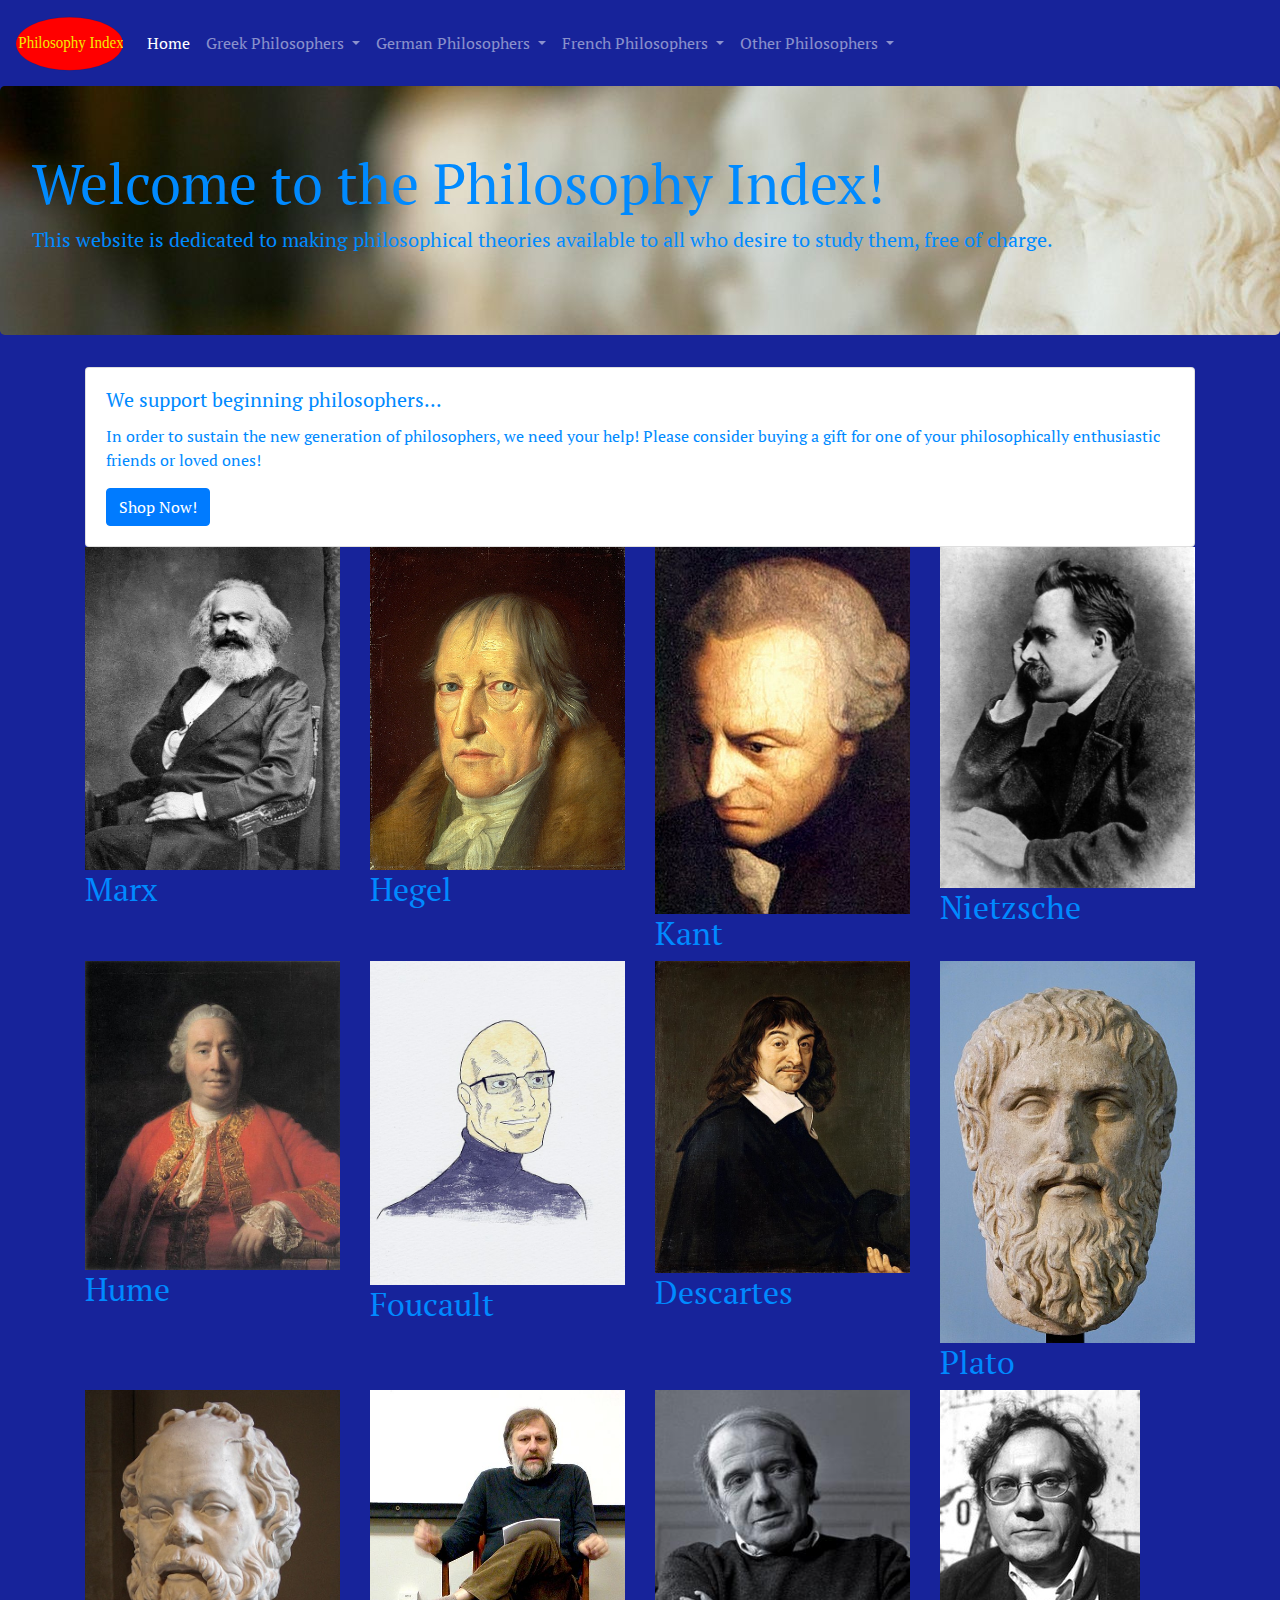
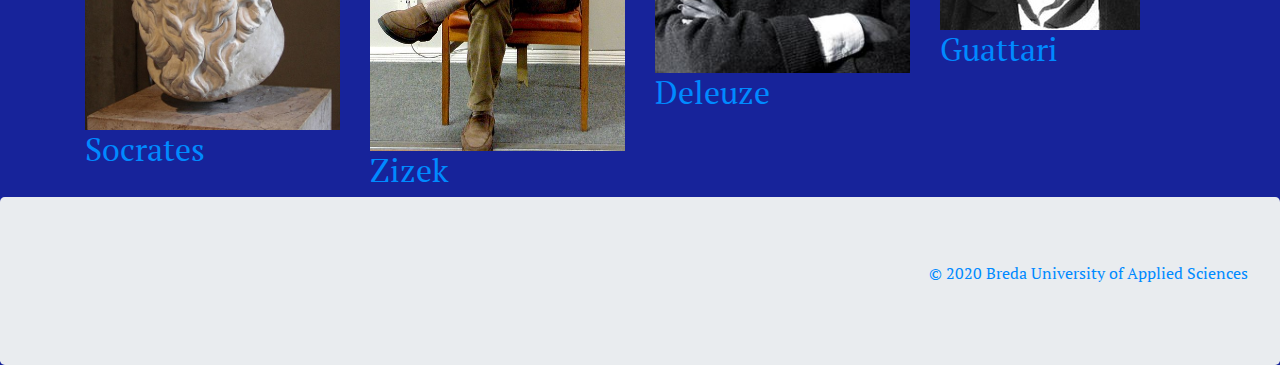
==== Greek.html @ 9fe98e9d "Create Greek.html" ====
<!doctype html>
<html lang="en">
<head>
    <!-- Required meta tags -->
    <meta charset="utf-8">
    <meta name="viewport" content="width=device-width, initial-scale=1, shrink-to-fit=no">

    <!-- Bootstrap CSS -->
    <link rel="stylesheet" href="https://stackpath.bootstrapcdn.com/bootstrap/4.4.1/css/bootstrap.min.css" integrity="sha384-Vkoo8x4CGsO3+Hhxv8T/Q5PaXtkKtu6ug5TOeNV6gBiFeWPGFN9MuhOf23Q9Ifjh" crossorigin="anonymous">
	<link href="https://fonts.googleapis.com/css2?family=PT+Serif:ital@1&display=swap" rel="stylesheet"> 
    <link href="css/styles.css" rel="stylesheet" type="text/css">
  <title>Hello, world!</title>
  </head>
  <body>
    
	<nav class="navbar navbar-expand-lg navbar-dark my-navbar">
  <a class="navbar-brand" href="#">
	  <img alt="Philosophy Logo" src="images/Philosophy_for_All_logo2.svg" height="60">
  </a>
  <button class="navbar-toggler" type="button" data-toggle="collapse" data-target="#navbarSupportedContent" aria-controls="navbarSupportedContent" aria-expanded="false" aria-label="Toggle navigation">
    <span class="navbar-toggler-icon"></span>
  </button>

  <div class="collapse navbar-collapse" id="navbarSupportedContent">
    <ul class="navbar-nav mr-auto">
      <li class="nav-item active">
        <a class="nav-link" href="#">Home <span class="sr-only">(current)</span></a>
      </li>
      <li class="nav-item dropdown">
        <a class="nav-link dropdown-toggle" href="#" id="navbarDropdown" role="button" data-toggle="dropdown" aria-haspopup="true" aria-expanded="false">
          Greek Philosophers
        </a>
        <div class="dropdown-menu" aria-labelledby="navbarDropdown">
          <a class="dropdown-item" href="#">Action</a>
          <a class="dropdown-item" href="#">Another action</a>
          <div class="dropdown-divider"></div>
          <a class="dropdown-item" href="#">Something else here</a>
        </div>
      </li>
      <li class="nav-item dropdown">
        <a class="nav-link dropdown-toggle" href="#" id="navbarDropdown" role="button" data-toggle="dropdown" aria-haspopup="true" aria-expanded="false">
          German Philosophers
        </a>
        <div class="dropdown-menu" aria-labelledby="navbarDropdown">
          <a class="dropdown-item" href="#">Action</a>
          <a class="dropdown-item" href="#">Another action</a>
          <div class="dropdown-divider"></div>
          <a class="dropdown-item" href="#">Something else here</a>
        </div>
      </li>
	  <li class="nav-item dropdown">
        <a class="nav-link dropdown-toggle" href="#" id="navbarDropdown" role="button" data-toggle="dropdown" aria-haspopup="true" aria-expanded="false">
          French Philosophers
        </a>
        <div class="dropdown-menu" aria-labelledby="navbarDropdown">
          <a class="dropdown-item" href="#">Action</a>
          <a class="dropdown-item" href="#">Another action</a>
          <div class="dropdown-divider"></div>
          <a class="dropdown-item" href="#">Something else here</a>
        </div>
      </li>
	  <li class="nav-item dropdown">
        <a class="nav-link dropdown-toggle" href="#" id="navbarDropdown" role="button" data-toggle="dropdown" aria-haspopup="true" aria-expanded="false">
          Other Philosophers
        </a>
        <div class="dropdown-menu" aria-labelledby="navbarDropdown">
          <a class="dropdown-item" href="#">Action</a>
          <a class="dropdown-item" href="#">Another action</a>
          <div class="dropdown-divider"></div>
          <a class="dropdown-item" href="#">Something else here</a>
        </div>
      </li>
    </ul>
  </div>
</nav>
	<header>
	<div class="jumbotron greek-background">
  <h1 class="display-4">Welcome to the Philosophy Index!</h1>
  <p class="lead">This website is dedicated to making philosophical theories available to all who desire to study them, free of charge.</p>
    </div>  
	</header>
	<section class="container">
		<div class="card">
            <div class="card-body">
                <h5 class="card-title">We support beginning philosophers...</h5>
                <p class="card-text">In order to sustain the new generation of philosophers, we need your help! Please consider buying a gift for one of your philosophically enthusiastic friends or loved ones!</p>
                <a href="https://philosophersguild.com/collections/all" class="btn btn-primary" target="_blank">Shop Now!</a>
            </div>
        </div>	
	</section>
	<main>
	<div class="container">
	  <div class="row">
	      <div class="col-sm-6 col-md-4 col-lg-3">
			  <img class="img-fluid" src="images/Karl_Marx.jpg" alt="">
		      <h2>Marx</h2>
		  </div>
		  <div class="col-sm-6 col-md-4 col-lg-3">
			  <img class="img-fluid" src="images/Georg_Hegel.jpg" alt="">
		      <h2>Hegel</h2>
		  </div>
		  <div class="col-sm-6 col-md-4 col-lg-3">
			  <img class="img-fluid" src="images/Immanuel_Kant.jpg" alt="">
		      <h2>Kant</h2>
		  </div>
		  <div class="col-sm-6 col-md-4 col-lg-3">
			  <img class="img-fluid" src="images/Friedrich_Nietzsche.jpg" alt="">
		      <h2>Nietzsche</h2>
		  </div>
		  <div class="col-sm-6 col-md-4 col-lg-3">
			  <img class="img-fluid" src="images/David_Hume.jpg" alt="">
		      <h2>Hume</h2>
		  </div>
		  <div class="col-sm-6 col-md-4 col-lg-3">
			  <img class="img-fluid" src="images/Michel_Foucault.jpg" alt="">
		      <h2>Foucault</h2>
		  </div>
		  <div class="col-sm-6 col-md-4 col-lg-3">
			  <img class="img-fluid" src="images/Rene_Descartes.jpg" alt="">
		      <h2>Descartes</h2>
		  </div>
		  <div class="col-sm-6 col-md-4 col-lg-3">
			  <img class="img-fluid" src="images/Plato.jpg" alt="">
		      <h2>Plato</h2>
		  </div>
		  <div class="col-sm-6 col-md-4 col-lg-3">
			  <img class="img-fluid" src="images/Socrates.jpg" alt="">
		      <h2>Socrates</h2>
		  </div>
		  <div class="col-sm-6 col-md-4 col-lg-3">
			  <img class="img-fluid" src="images/Slavoj-Zizek.jpg" alt="">
		      <h2>Zizek</h2>
		  </div>
		  <div class="col-sm-6 col-md-4 col-lg-3">
			  <img class="img-fluid" src="images/Gilles_Deleuze.jpg" alt="">
		      <h2>Deleuze</h2>
		  </div>
		  <div class="col-sm-6 col-md-4 col-lg-3">
			  <img class="img-fluid" src="images/Felix_Guattari.jpg" alt="">
		      <h2>Guattari</h2>
		  </div>
	  </div>
	</div>
	  </main>
	  <footer class="jumbotron mb-0 text-right">
	      <p>&copy; 2020 Breda University of Applied Sciences</p>
	  </footer>

    <!-- Optional JavaScript -->
    <!-- jQuery first, then Popper.js, then Bootstrap JS -->
    <script src="https://code.jquery.com/jquery-3.4.1.slim.min.js" integrity="sha384-J6qa4849blE2+poT4WnyKhv5vZF5SrPo0iEjwBvKU7imGFAV0wwj1yYfoRSJoZ+n" crossorigin="anonymous"></script>
    <script src="https://cdn.jsdelivr.net/npm/popper.js@1.16.0/dist/umd/popper.min.js" integrity="sha384-Q6E9RHvbIyZFJoft+2mJbHaEWldlvI9IOYy5n3zV9zzTtmI3UksdQRVvoxMfooAo" crossorigin="anonymous"></script>
    <script src="https://stackpath.bootstrapcdn.com/bootstrap/4.4.1/js/bootstrap.min.js" integrity="sha384-wfSDF2E50Y2D1uUdj0O3uMBJnjuUD4Ih7YwaYd1iqfktj0Uod8GCExl3Og8ifwB6" crossorigin="anonymous"></script>
  </body>
</html>
---- css/styles.css ----
@charset "utf-8";

body {
	background-color:#17239A;
	color:#008AFF;
	font-family: 'PT Serif', serif;
}

.greek-background {
	background-image: url(../images/Header_background1.jpg)
}

.my-navbar {
	background-color:#17239A; 
}
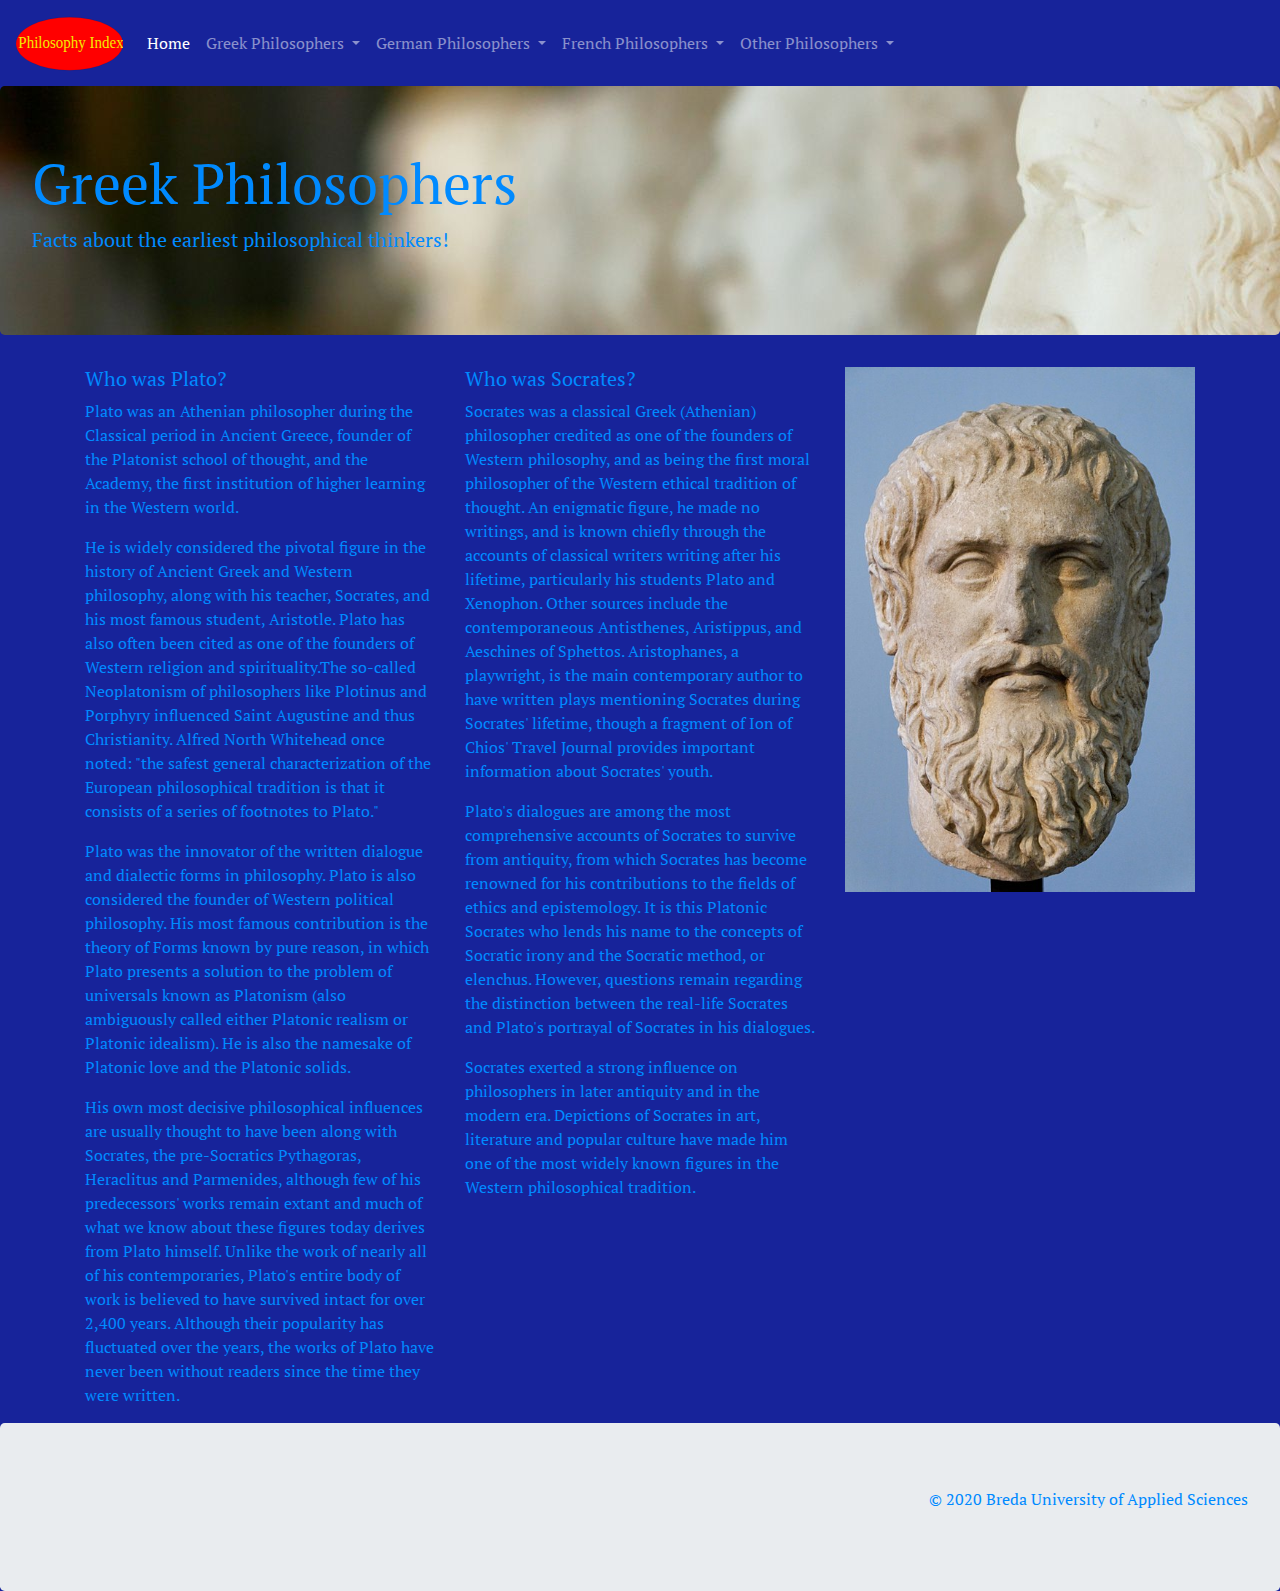
==== commit c4158260: "Second page building" ====
--- a/Greek.html
+++ b/Greek.html
@@ -75,69 +75,54 @@
 </nav>
 	<header>
 	<div class="jumbotron greek-background">
-  <h1 class="display-4">Welcome to the Philosophy Index!</h1>
-  <p class="lead">This website is dedicated to making philosophical theories available to all who desire to study them, free of charge.</p>
+  <h1 class="display-4">Greek Philosophers</h1>
+  <p class="lead">Facts about the earliest philosophical thinkers!</p>
     </div>  
 	</header>
-	<section class="container">
-		<div class="card">
-            <div class="card-body">
-                <h5 class="card-title">We support beginning philosophers...</h5>
-                <p class="card-text">In order to sustain the new generation of philosophers, we need your help! Please consider buying a gift for one of your philosophically enthusiastic friends or loved ones!</p>
-                <a href="https://philosophersguild.com/collections/all" class="btn btn-primary" target="_blank">Shop Now!</a>
-            </div>
-        </div>	
-	</section>
 	<main>
 	<div class="container">
 	  <div class="row">
-	      <div class="col-sm-6 col-md-4 col-lg-3">
-			  <img class="img-fluid" src="images/Karl_Marx.jpg" alt="">
-		      <h2>Marx</h2>
+		  <div class="col-4">
+		      <h5>Who was Plato?</h5>
+			    <p>
+			    Plato was an Athenian philosopher during the Classical period in Ancient Greece, founder of the Platonist school of thought, and the Academy, the first institution of higher learning in the Western world. 
+			    </p>
+			    <p>
+			    He is widely considered the pivotal figure in the history of Ancient Greek and Western philosophy, along with his teacher, Socrates, and his most famous student, Aristotle. Plato has also often been cited as one of the founders of Western religion and spirituality.The so-called Neoplatonism of philosophers like Plotinus and Porphyry influenced Saint Augustine and thus Christianity. Alfred North Whitehead once noted: "the safest general characterization of the European philosophical tradition is that it consists of a series of footnotes to Plato."
+			    </p>
+			    <p>
+			    Plato was the innovator of the written dialogue and dialectic forms in philosophy. Plato is also considered the founder of Western political philosophy. His most famous contribution is the theory of Forms known by pure reason, in which Plato presents a solution to the problem of universals known as Platonism (also ambiguously called either Platonic realism or Platonic idealism). He is also the namesake of Platonic love and the Platonic solids. 
+			    </p>
+			    <p>
+			    His own most decisive philosophical influences are usually thought to have been along with Socrates, the pre-Socratics Pythagoras, Heraclitus and Parmenides, although few of his predecessors' works remain extant and much of what we know about these figures today derives from Plato himself. Unlike the work of nearly all of his contemporaries, Plato's entire body of work is believed to have survived intact for over 2,400 years. Although their popularity has fluctuated over the years, the works of Plato have never been without readers since the time they were written.
+			    </p>
 		  </div>
-		  <div class="col-sm-6 col-md-4 col-lg-3">
-			  <img class="img-fluid" src="images/Georg_Hegel.jpg" alt="">
-		      <h2>Hegel</h2>
+		  <div class="col-4">
+		      <h5>Who was Socrates?</h5>
+			    <p>
+			    Socrates was a classical Greek (Athenian) philosopher credited as one of the founders of Western philosophy, and as being the first moral philosopher of the Western ethical tradition of thought. An enigmatic figure, he made no writings, and is known chiefly through the accounts of classical writers writing after his lifetime, particularly his students Plato and Xenophon. Other sources include the contemporaneous Antisthenes, Aristippus, and Aeschines of Sphettos. Aristophanes, a playwright, is the main contemporary author to have written plays mentioning Socrates during Socrates' lifetime, though a fragment of Ion of Chios' Travel Journal provides important information about Socrates' youth. 
+			    </p>
+			    <p>
+			    Plato's dialogues are among the most comprehensive accounts of Socrates to survive from antiquity, from which Socrates has become renowned for his contributions to the fields of ethics and epistemology. It is this Platonic Socrates who lends his name to the concepts of Socratic irony and the Socratic method, or elenchus. However, questions remain regarding the distinction between the real-life Socrates and Plato's portrayal of Socrates in his dialogues.
+			    </p>
+			    <p>
+			    Socrates exerted a strong influence on philosophers in later antiquity and in the modern era. Depictions of Socrates in art, literature and popular culture have made him one of the most widely known figures in the Western philosophical tradition.
+			    </p>
 		  </div>
-		  <div class="col-sm-6 col-md-4 col-lg-3">
-			  <img class="img-fluid" src="images/Immanuel_Kant.jpg" alt="">
-		      <h2>Kant</h2>
-		  </div>
-		  <div class="col-sm-6 col-md-4 col-lg-3">
-			  <img class="img-fluid" src="images/Friedrich_Nietzsche.jpg" alt="">
-		      <h2>Nietzsche</h2>
-		  </div>
-		  <div class="col-sm-6 col-md-4 col-lg-3">
-			  <img class="img-fluid" src="images/David_Hume.jpg" alt="">
-		      <h2>Hume</h2>
-		  </div>
-		  <div class="col-sm-6 col-md-4 col-lg-3">
-			  <img class="img-fluid" src="images/Michel_Foucault.jpg" alt="">
-		      <h2>Foucault</h2>
-		  </div>
-		  <div class="col-sm-6 col-md-4 col-lg-3">
-			  <img class="img-fluid" src="images/Rene_Descartes.jpg" alt="">
-		      <h2>Descartes</h2>
-		  </div>
-		  <div class="col-sm-6 col-md-4 col-lg-3">
-			  <img class="img-fluid" src="images/Plato.jpg" alt="">
-		      <h2>Plato</h2>
-		  </div>
-		  <div class="col-sm-6 col-md-4 col-lg-3">
-			  <img class="img-fluid" src="images/Socrates.jpg" alt="">
-		      <h2>Socrates</h2>
-		  </div>
-		  <div class="col-sm-6 col-md-4 col-lg-3">
-			  <img class="img-fluid" src="images/Slavoj-Zizek.jpg" alt="">
-		      <h2>Zizek</h2>
-		  </div>
-		  <div class="col-sm-6 col-md-4 col-lg-3">
-			  <img class="img-fluid" src="images/Gilles_Deleuze.jpg" alt="">
-		      <h2>Deleuze</h2>
-		  </div>
-		  <div class="col-sm-6 col-md-4 col-lg-3">
-			  <img class="img-fluid" src="images/Felix_Guattari.jpg" alt="">
-		      <h2>Guattari</h2>
+		  <div class="col-4">
+		    <div id="carouselExampleSlidesOnly" class="carousel slide" data-ride="carousel">
+             <div class="carousel-inner">
+             <div class="carousel-item active">
+             <img src="images/Plato.jpg" class="d-block w-100" alt="Plato">
+             </div>
+              <div class="carousel-item">
+              <img src="images/Socrates.jpg" class="d-block w-100" alt="Socrates">
+              </div>
+             <div class="carousel-item">
+             <img src="images/Athens.jpg" class="d-block w-100" alt="Athens">
+             </div>
+            </div>
+           </div>
 		  </div>
 	  </div>
 	</div>
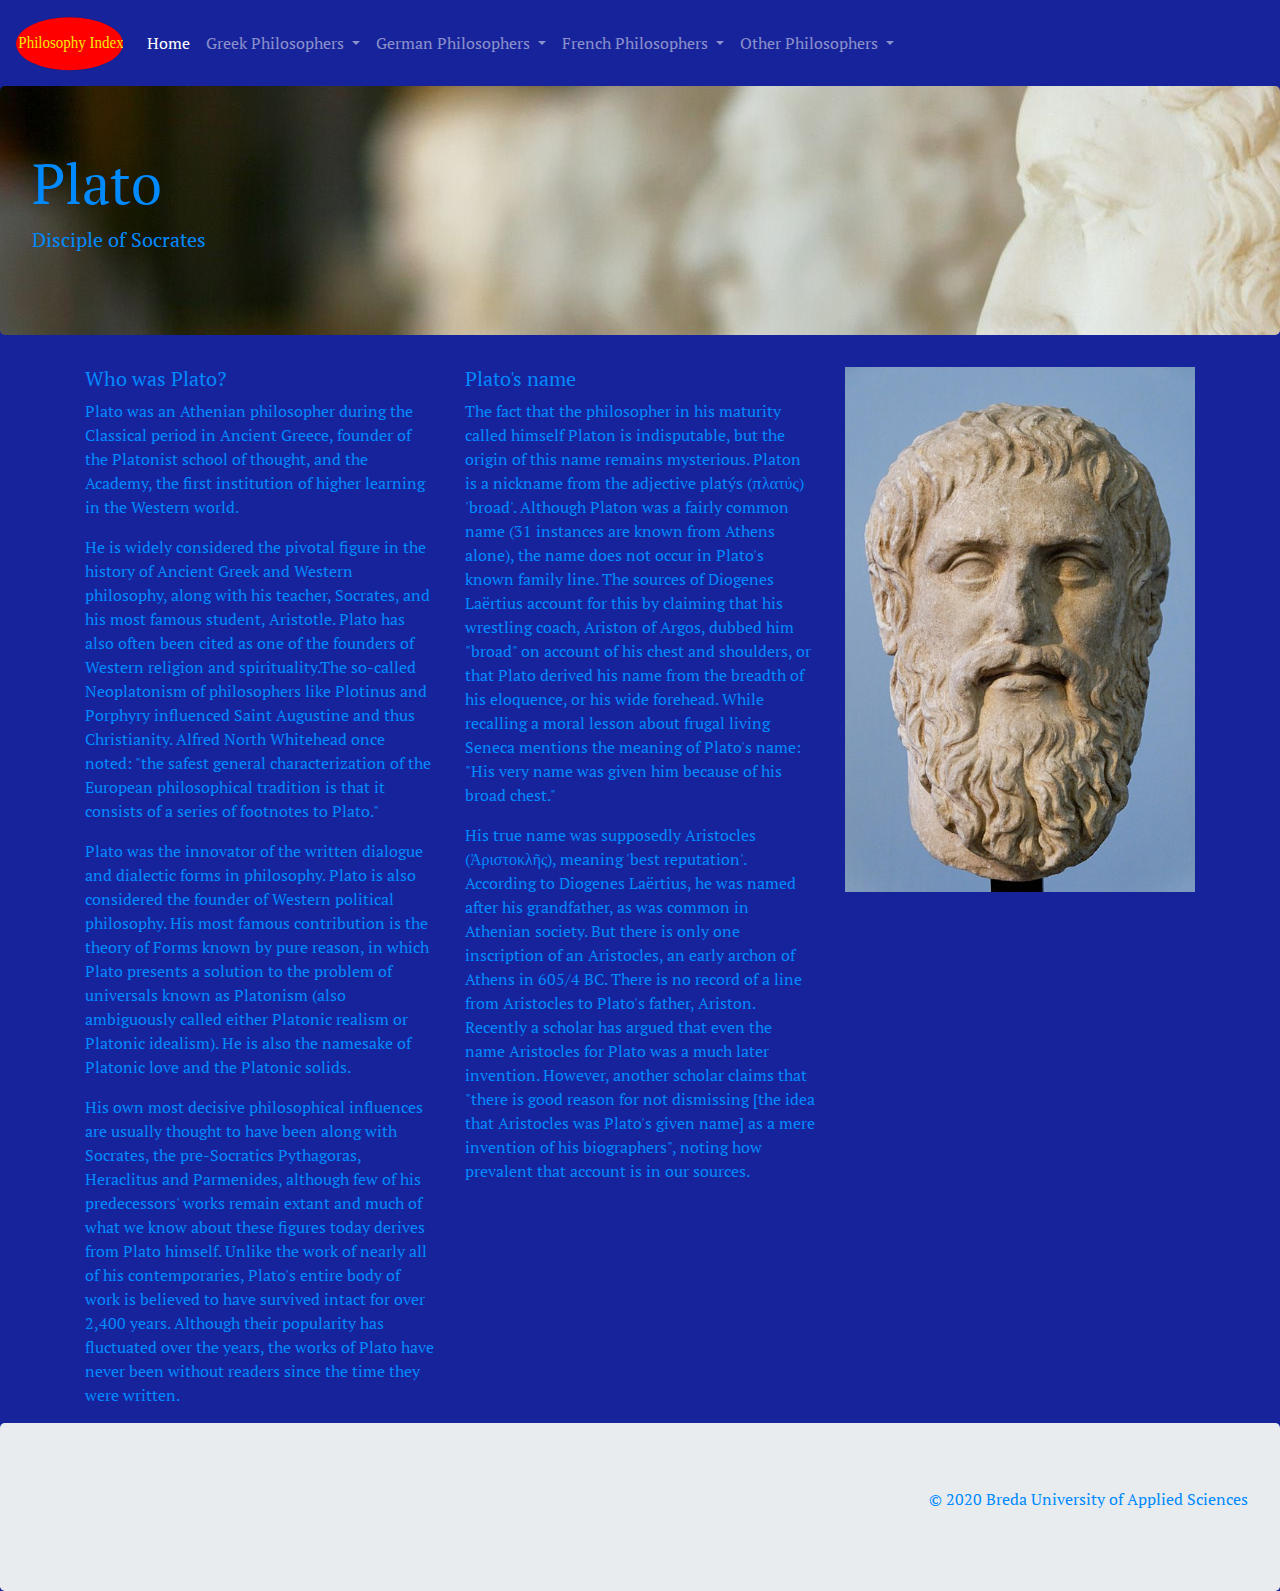
==== commit 81ce4b6b: "Finished the website" ====
--- a/Greek.html
+++ b/Greek.html
@@ -9,12 +9,12 @@
     <link rel="stylesheet" href="https://stackpath.bootstrapcdn.com/bootstrap/4.4.1/css/bootstrap.min.css" integrity="sha384-Vkoo8x4CGsO3+Hhxv8T/Q5PaXtkKtu6ug5TOeNV6gBiFeWPGFN9MuhOf23Q9Ifjh" crossorigin="anonymous">
 	<link href="https://fonts.googleapis.com/css2?family=PT+Serif:ital@1&display=swap" rel="stylesheet"> 
     <link href="css/styles.css" rel="stylesheet" type="text/css">
-  <title>Hello, world!</title>
+  <title>Philosophy Index</title>
   </head>
   <body>
     
 	<nav class="navbar navbar-expand-lg navbar-dark my-navbar">
-  <a class="navbar-brand" href="#">
+  <a class="navbar-brand" href="index.html">
 	  <img alt="Philosophy Logo" src="images/Philosophy_for_All_logo2.svg" height="60">
   </a>
   <button class="navbar-toggler" type="button" data-toggle="collapse" data-target="#navbarSupportedContent" aria-controls="navbarSupportedContent" aria-expanded="false" aria-label="Toggle navigation">
@@ -24,17 +24,15 @@
   <div class="collapse navbar-collapse" id="navbarSupportedContent">
     <ul class="navbar-nav mr-auto">
       <li class="nav-item active">
-        <a class="nav-link" href="#">Home <span class="sr-only">(current)</span></a>
+        <a class="nav-link" href="index.html">Home <span class="sr-only">(current)</span></a>
       </li>
       <li class="nav-item dropdown">
         <a class="nav-link dropdown-toggle" href="#" id="navbarDropdown" role="button" data-toggle="dropdown" aria-haspopup="true" aria-expanded="false">
           Greek Philosophers
         </a>
         <div class="dropdown-menu" aria-labelledby="navbarDropdown">
-          <a class="dropdown-item" href="#">Action</a>
-          <a class="dropdown-item" href="#">Another action</a>
-          <div class="dropdown-divider"></div>
-          <a class="dropdown-item" href="#">Something else here</a>
+          <a class="dropdown-item" href="Greek.html">Plato</a>
+          <a class="dropdown-item" href="#">Socrates</a>
         </div>
       </li>
       <li class="nav-item dropdown">
@@ -42,10 +40,10 @@
           German Philosophers
         </a>
         <div class="dropdown-menu" aria-labelledby="navbarDropdown">
-          <a class="dropdown-item" href="#">Action</a>
-          <a class="dropdown-item" href="#">Another action</a>
-          <div class="dropdown-divider"></div>
-          <a class="dropdown-item" href="#">Something else here</a>
+          <a class="dropdown-item" href="#">Karl Marx</a>
+          <a class="dropdown-item" href="#">Friedrich Nietzsche</a>
+          <a class="dropdown-item" href="#">Immanuel Kant</a>
+		  <a class="dropdown-item" href="#">Georg Wilhelm Hegel</a>
         </div>
       </li>
 	  <li class="nav-item dropdown">
@@ -53,10 +51,10 @@
           French Philosophers
         </a>
         <div class="dropdown-menu" aria-labelledby="navbarDropdown">
-          <a class="dropdown-item" href="#">Action</a>
-          <a class="dropdown-item" href="#">Another action</a>
-          <div class="dropdown-divider"></div>
-          <a class="dropdown-item" href="#">Something else here</a>
+          <a class="dropdown-item" href="#">Michel Foucault</a>
+          <a class="dropdown-item" href="#">Gilles Deleuze</a>
+          <a class="dropdown-item" href="#">Felix Guattari</a>
+	      <a class="dropdown-item" href="#">Rene Descartes</a>
         </div>
       </li>
 	  <li class="nav-item dropdown">
@@ -64,10 +62,8 @@
           Other Philosophers
         </a>
         <div class="dropdown-menu" aria-labelledby="navbarDropdown">
-          <a class="dropdown-item" href="#">Action</a>
-          <a class="dropdown-item" href="#">Another action</a>
-          <div class="dropdown-divider"></div>
-          <a class="dropdown-item" href="#">Something else here</a>
+          <a class="dropdown-item" href="#">David Hume</a>
+          <a class="dropdown-item" href="#">Slavoj Zizek</a>
         </div>
       </li>
     </ul>
@@ -75,8 +71,8 @@
 </nav>
 	<header>
 	<div class="jumbotron greek-background">
-  <h1 class="display-4">Greek Philosophers</h1>
-  <p class="lead">Facts about the earliest philosophical thinkers!</p>
+  <h1 class="display-4">Plato</h1>
+  <p class="lead">Disciple of Socrates</p>
     </div>  
 	</header>
 	<main>
@@ -98,15 +94,12 @@
 			    </p>
 		  </div>
 		  <div class="col-4">
-		      <h5>Who was Socrates?</h5>
+		      <h5>Plato's name</h5>
 			    <p>
-			    Socrates was a classical Greek (Athenian) philosopher credited as one of the founders of Western philosophy, and as being the first moral philosopher of the Western ethical tradition of thought. An enigmatic figure, he made no writings, and is known chiefly through the accounts of classical writers writing after his lifetime, particularly his students Plato and Xenophon. Other sources include the contemporaneous Antisthenes, Aristippus, and Aeschines of Sphettos. Aristophanes, a playwright, is the main contemporary author to have written plays mentioning Socrates during Socrates' lifetime, though a fragment of Ion of Chios' Travel Journal provides important information about Socrates' youth. 
+			    The fact that the philosopher in his maturity called himself Platon is indisputable, but the origin of this name remains mysterious. Platon is a nickname from the adjective platýs (πλατύς) 'broad'. Although Platon was a fairly common name (31 instances are known from Athens alone), the name does not occur in Plato's known family line. The sources of Diogenes Laërtius account for this by claiming that his wrestling coach, Ariston of Argos, dubbed him "broad" on account of his chest and shoulders, or that Plato derived his name from the breadth of his eloquence, or his wide forehead. While recalling a moral lesson about frugal living Seneca mentions the meaning of Plato's name: "His very name was given him because of his broad chest."
 			    </p>
 			    <p>
-			    Plato's dialogues are among the most comprehensive accounts of Socrates to survive from antiquity, from which Socrates has become renowned for his contributions to the fields of ethics and epistemology. It is this Platonic Socrates who lends his name to the concepts of Socratic irony and the Socratic method, or elenchus. However, questions remain regarding the distinction between the real-life Socrates and Plato's portrayal of Socrates in his dialogues.
-			    </p>
-			    <p>
-			    Socrates exerted a strong influence on philosophers in later antiquity and in the modern era. Depictions of Socrates in art, literature and popular culture have made him one of the most widely known figures in the Western philosophical tradition.
+			    His true name was supposedly Aristocles (Ἀριστοκλῆς), meaning 'best reputation'. According to Diogenes Laërtius, he was named after his grandfather, as was common in Athenian society. But there is only one inscription of an Aristocles, an early archon of Athens in 605/4 BC. There is no record of a line from Aristocles to Plato's father, Ariston. Recently a scholar has argued that even the name Aristocles for Plato was a much later invention. However, another scholar claims that "there is good reason for not dismissing [the idea that Aristocles was Plato's given name] as a mere invention of his biographers", noting how prevalent that account is in our sources.
 			    </p>
 		  </div>
 		  <div class="col-4">
@@ -115,9 +108,6 @@
              <div class="carousel-item active">
              <img src="images/Plato.jpg" class="d-block w-100" alt="Plato">
              </div>
-              <div class="carousel-item">
-              <img src="images/Socrates.jpg" class="d-block w-100" alt="Socrates">
-              </div>
              <div class="carousel-item">
              <img src="images/Athens.jpg" class="d-block w-100" alt="Athens">
              </div>
